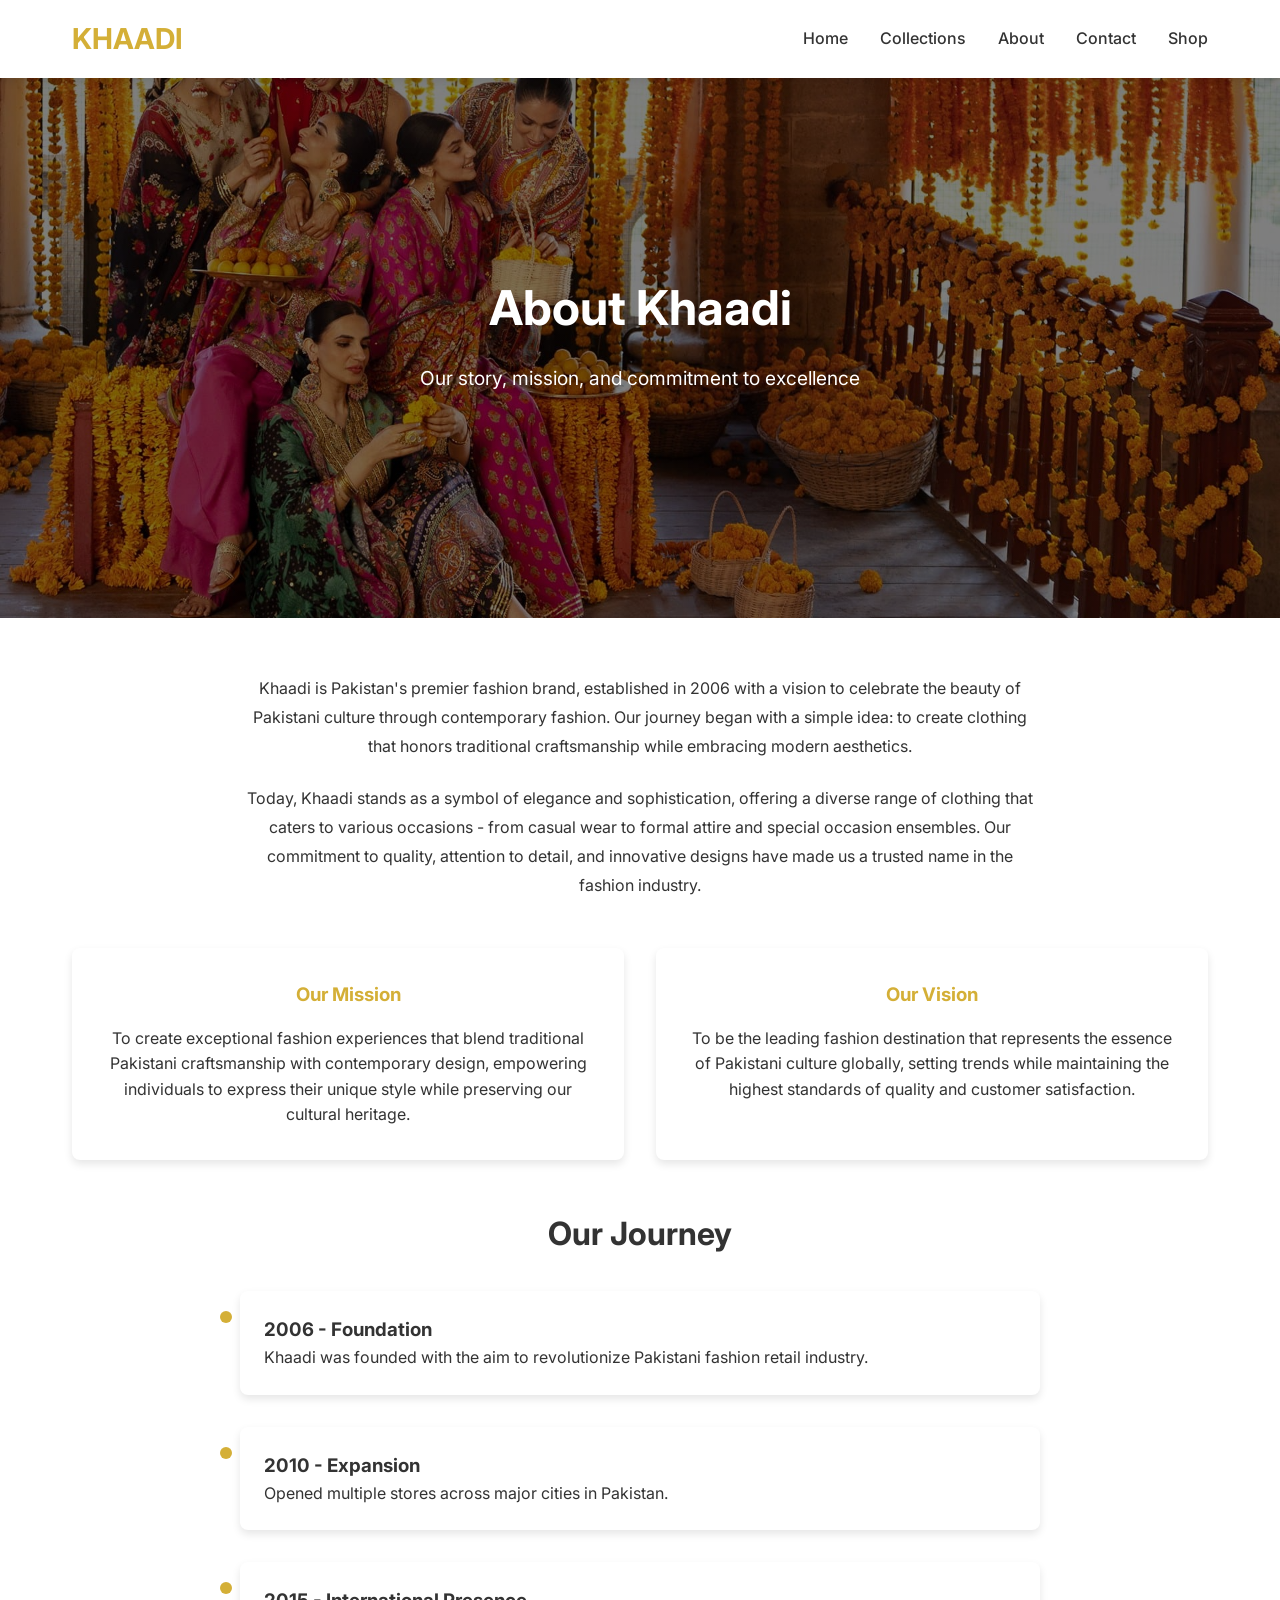
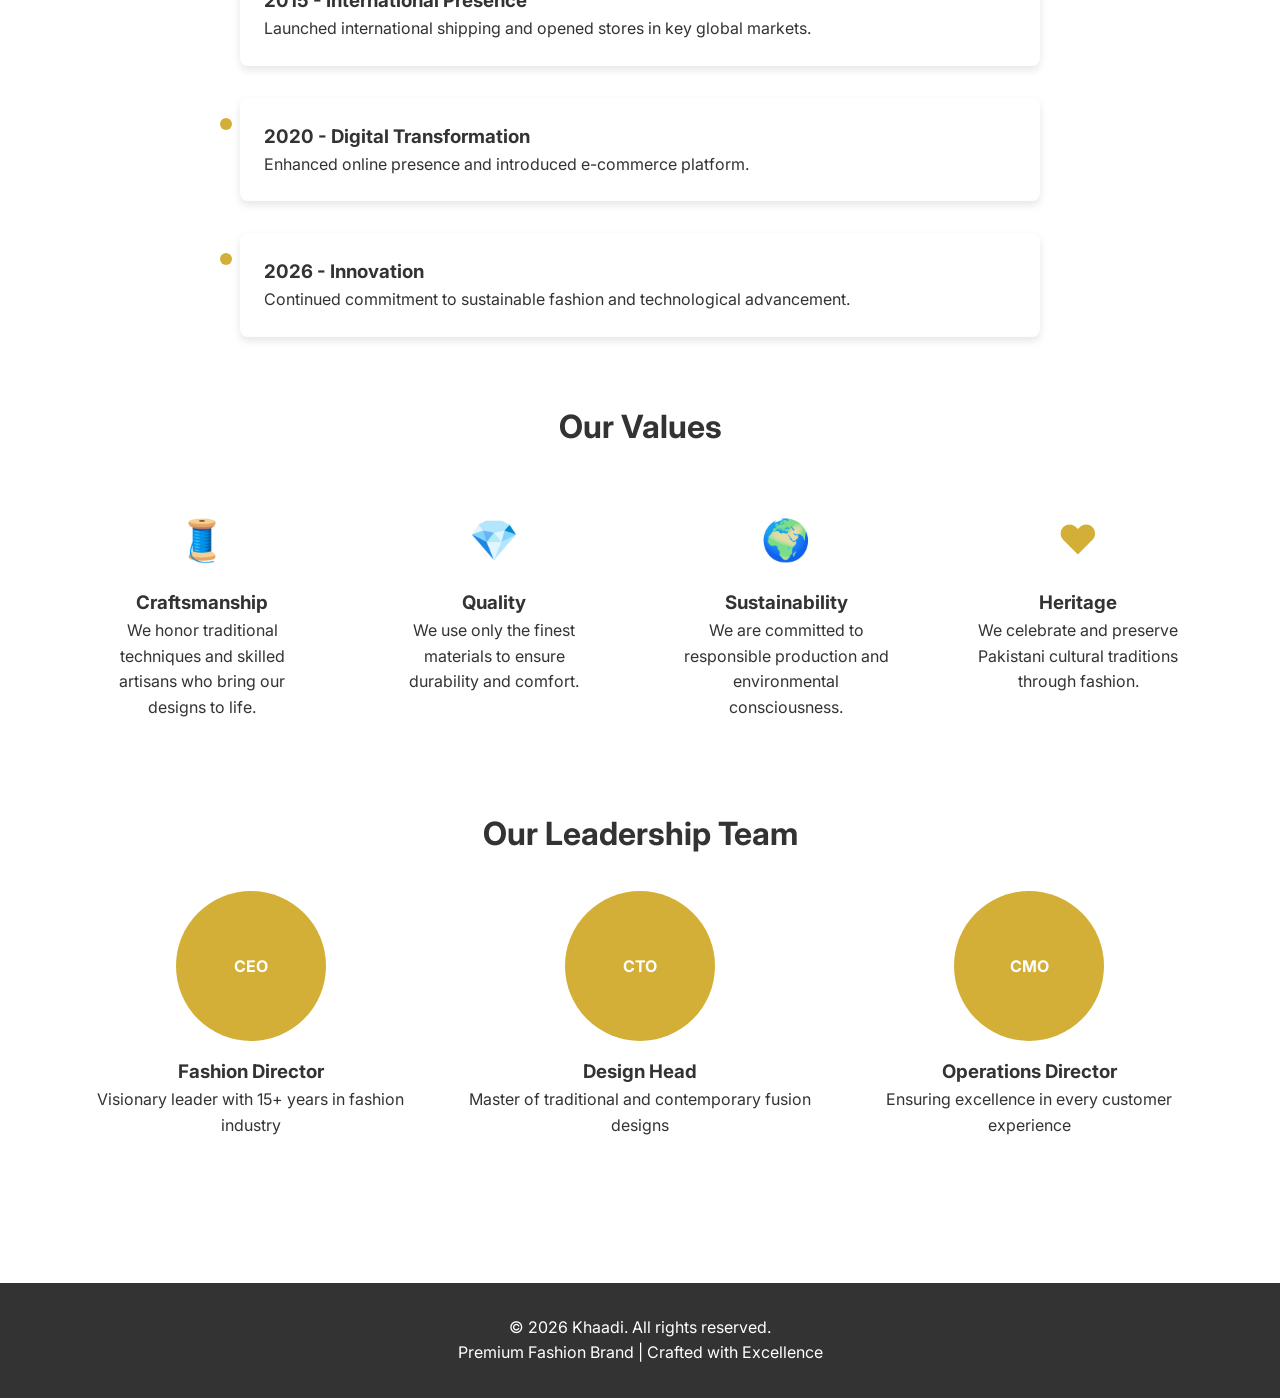
==== About.html @ 0923bc77 "Add complete e-commerce shop with product images and cart functionality - Add Shop.html with full Ad" ====
<!DOCTYPE html>
<html lang="en">
<head>
    <meta charset="UTF-8">
    <meta name="viewport" content="width=device-width, initial-scale=1.0">
    <title>Khaadi - About Us</title>

    <!-- Performance optimizations -->
    <link rel="preconnect" href="https://fonts.googleapis.com">
    <link rel="preconnect" href="https://fonts.gstatic.com" crossorigin>
    <link rel="dns-prefetch" href="//placehold.co">

    <!-- Optimized font loading with font-display: swap -->
    <link href="https://fonts.googleapis.com/css2?family=Inter:wght@300;400;500;600;700&display=swap" rel="stylesheet" media="print" onload="this.media='all'">

    <!-- Preload critical CSS -->
    <link rel="preload" href="styles.min.css" as="style" onload="this.onload=null;this.rel='stylesheet'">
    <noscript><link rel="stylesheet" href="styles.min.css"></noscript>

    <!-- PWA Meta Tags -->
    <link rel="manifest" href="manifest.json">
    <meta name="theme-color" content="#d4af37">

    <!-- Resource hints for critical resources -->
    <link rel="prefetch" href="script.min.js">

    <!-- Critical above-the-fold CSS inline -->
    <style>
        /* Critical CSS for above-the-fold content */
        *{margin:0;padding:0;box-sizing:border-box}body{font-family:'Inter',sans-serif;line-height:1.6;color:#333}header{background-color:#fff;box-shadow:0 2px 10px rgba(0,0,0,.1);position:sticky;top:0;z-index:100}nav{max-width:1200px;margin:0 auto;padding:1rem 2rem;display:flex;justify-content:space-between;align-items:center}.logo{font-size:1.8rem;font-weight:700;color:#d4af37}.nav-menu{display:flex;list-style:none;gap:2rem}.nav-menu a{text-decoration:none;color:#333;font-weight:500;transition:color .3s ease}.nav-menu a:hover{color:#d4af37}#hero{background:linear-gradient(rgba(0,0,0,.5),rgba(0,0,0,.5)),url('./images/splash-img-desktop.jpg') center/cover no-repeat;height:60vh;display:flex;flex-direction:column;justify-content:center;align-items:center;text-align:center;color:white}#hero h1{font-size:3rem;margin-bottom:1rem}#hero p{font-size:1.2rem;margin-bottom:2rem}@media (max-width:768px){nav{flex-direction:column;gap:1rem}.nav-menu{gap:1rem}#hero h1{font-size:2rem}}
        
        /* Additional styles for about page */
        .container {
            max-width: 1200px;
            margin: 0 auto;
            padding: 2rem;
        }
        
        .section-title {
            text-align: center;
            margin: 2rem 0;
            font-size: 2rem;
            color: #333;
        }
        
        .about-content {
            max-width: 800px;
            margin: 0 auto;
            line-height: 1.8;
        }
        
        .about-text {
            margin: 1.5rem 0;
            text-align: center;
        }
        
        .mission-vision {
            display: grid;
            grid-template-columns: repeat(auto-fit, minmax(300px, 1fr));
            gap: 2rem;
            margin: 3rem 0;
        }
        
        .card {
            background: white;
            padding: 2rem;
            border-radius: 8px;
            box-shadow: 0 4px 8px rgba(0,0,0,0.1);
            text-align: center;
        }
        
        .card h3 {
            color: #d4af37;
            margin-bottom: 1rem;
        }
        
        .team-section {
            margin: 4rem 0;
        }
        
        .team-grid {
            display: grid;
            grid-template-columns: repeat(auto-fit, minmax(250px, 1fr));
            gap: 2rem;
            margin-top: 2rem;
        }
        
        .team-member {
            text-align: center;
        }
        
        .member-image {
            width: 150px;
            height: 150px;
            border-radius: 50%;
            object-fit: cover;
            margin: 0 auto 1rem;
            border: 3px solid #d4af37;
        }
        
        .history-timeline {
            max-width: 800px;
            margin: 3rem auto;
            position: relative;
        }
        
        .timeline-item {
            padding: 1.5rem;
            margin: 2rem 0;
            background: white;
            border-radius: 8px;
            box-shadow: 0 4px 8px rgba(0,0,0,0.1);
            position: relative;
        }
        
        .timeline-item:before {
            content: '';
            position: absolute;
            left: -20px;
            top: 20px;
            width: 12px;
            height: 12px;
            background: #d4af37;
            border-radius: 50%;
        }
        
        .values-section {
            margin: 4rem 0;
        }
        
        .values-grid {
            display: grid;
            grid-template-columns: repeat(auto-fit, minmax(250px, 1fr));
            gap: 2rem;
        }
        
        .value-card {
            text-align: center;
            padding: 1.5rem;
        }
        
        .value-icon {
            font-size: 2.5rem;
            color: #d4af37;
            margin-bottom: 1rem;
        }
        
        footer {
            background: #333;
            color: white;
            text-align: center;
            padding: 2rem;
            margin-top: 3rem;
        }
    </style>
</head>
<body>
    <header>
        <nav>
            <div class="logo">KHAADI</div>
            <ul class="nav-menu">
                <li><a href="Home.html">Home</a></li>
                <li><a href="Collections.html">Collections</a></li>
                <li><a href="About.html">About</a></li>
                <li><a href="#contact">Contact</a></li>
                <li><a href="Shop.html">Shop</a></li>
            </ul>
        </nav>
    </header>

    <main>
        <section id="hero">
            <h1>About Khaadi</h1>
            <p>Our story, mission, and commitment to excellence</p>
        </section>

        <div class="container">
            <section class="about-content">
                <p class="about-text">
                    Khaadi is Pakistan's premier fashion brand, established in 2006 with a vision to celebrate 
                    the beauty of Pakistani culture through contemporary fashion. Our journey began with a 
                    simple idea: to create clothing that honors traditional craftsmanship while embracing 
                    modern aesthetics.
                </p>
                
                <p class="about-text">
                    Today, Khaadi stands as a symbol of elegance and sophistication, offering a diverse range 
                    of clothing that caters to various occasions - from casual wear to formal attire and 
                    special occasion ensembles. Our commitment to quality, attention to detail, and 
                    innovative designs have made us a trusted name in the fashion industry.
                </p>
            </section>

            <section class="mission-vision">
                <div class="card">
                    <h3>Our Mission</h3>
                    <p>
                        To create exceptional fashion experiences that blend traditional Pakistani 
                        craftsmanship with contemporary design, empowering individuals to express their 
                        unique style while preserving our cultural heritage.
                    </p>
                </div>
                
                <div class="card">
                    <h3>Our Vision</h3>
                    <p>
                        To be the leading fashion destination that represents the essence of Pakistani 
                        culture globally, setting trends while maintaining the highest standards of 
                        quality and customer satisfaction.
                    </p>
                </div>
            </section>

            <section class="history-timeline">
                <h2 class="section-title">Our Journey</h2>
                
                <div class="timeline-item">
                    <h3>2006 - Foundation</h3>
                    <p>Khaadi was founded with the aim to revolutionize Pakistani fashion retail industry.</p>
                </div>
                
                <div class="timeline-item">
                    <h3>2010 - Expansion</h3>
                    <p>Opened multiple stores across major cities in Pakistan.</p>
                </div>
                
                <div class="timeline-item">
                    <h3>2015 - International Presence</h3>
                    <p>Launched international shipping and opened stores in key global markets.</p>
                </div>
                
                <div class="timeline-item">
                    <h3>2020 - Digital Transformation</h3>
                    <p>Enhanced online presence and introduced e-commerce platform.</p>
                </div>
                
                <div class="timeline-item">
                    <h3>2026 - Innovation</h3>
                    <p>Continued commitment to sustainable fashion and technological advancement.</p>
                </div>
            </section>

            <section class="values-section">
                <h2 class="section-title">Our Values</h2>
                
                <div class="values-grid">
                    <div class="value-card">
                        <div class="value-icon">🧵</div>
                        <h3>Craftsmanship</h3>
                        <p>We honor traditional techniques and skilled artisans who bring our designs to life.</p>
                    </div>
                    
                    <div class="value-card">
                        <div class="value-icon">💎</div>
                        <h3>Quality</h3>
                        <p>We use only the finest materials to ensure durability and comfort.</p>
                    </div>
                    
                    <div class="value-card">
                        <div class="value-icon">🌍</div>
                        <h3>Sustainability</h3>
                        <p>We are committed to responsible production and environmental consciousness.</p>
                    </div>
                    
                    <div class="value-card">
                        <div class="value-icon">❤️</div>
                        <h3>Heritage</h3>
                        <p>We celebrate and preserve Pakistani cultural traditions through fashion.</p>
                    </div>
                </div>
            </section>

            <section class="team-section">
                <h2 class="section-title">Our Leadership Team</h2>
                
                <div class="team-grid">
                    <div class="team-member">
                        <div style="width: 150px; height: 150px; border-radius: 50%; margin: 0 auto 1rem; background: #d4af37; display: flex; align-items: center; justify-content: center; color: white; font-weight: bold;">CEO</div>
                        <h3>Fashion Director</h3>
                        <p>Visionary leader with 15+ years in fashion industry</p>
                    </div>
                    
                    <div class="team-member">
                        <div style="width: 150px; height: 150px; border-radius: 50%; margin: 0 auto 1rem; background: #d4af37; display: flex; align-items: center; justify-content: center; color: white; font-weight: bold;">CTO</div>
                        <h3>Design Head</h3>
                        <p>Master of traditional and contemporary fusion designs</p>
                    </div>
                    
                    <div class="team-member">
                        <div style="width: 150px; height: 150px; border-radius: 50%; margin: 0 auto 1rem; background: #d4af37; display: flex; align-items: center; justify-content: center; color: white; font-weight: bold;">CMO</div>
                        <h3>Operations Director</h3>
                        <p>Ensuring excellence in every customer experience</p>
                    </div>
                </div>
            </section>
        </div>
    </main>

    <footer>
        <p>&copy; 2026 Khaadi. All rights reserved.</p>
        <p>Premium Fashion Brand | Crafted with Excellence</p>
    </footer>

    <!-- Register service worker for caching -->
    <script>
        if ('serviceWorker' in navigator) {
            window.addEventListener('load', () => {
                navigator.serviceWorker.register('/sw.js')
                    .then(registration => console.log('SW registered'))
                    .catch(error => console.log('SW registration failed'));
            });
        }
    </script>

    <!-- Inline critical JavaScript for performance -->
    <script>
        // Advanced image lazy loading implementation with WebP support
        document.addEventListener('DOMContentLoaded', function() {
            const lazyElements = [].slice.call(document.querySelectorAll('.lazy-load, img[data-src]'));

            if ('IntersectionObserver' in window) {
                let lazyObserver = new IntersectionObserver(function(entries, observer) {
                    entries.forEach(function(entry) {
                        if (entry.isIntersecting) {
                            // Handle picture elements with sources
                            if (entry.target.tagName === 'PICTURE') {
                                const sources = entry.target.querySelectorAll('source[data-src]');
                                sources.forEach(source => {
                                    source.src = source.dataset.src;
                                    source.removeAttribute('data-src');
                                });

                                const img = entry.target.querySelector('img[data-src]');
                                if (img) {
                                    img.src = img.dataset.src;
                                    img.classList.add('loaded');
                                    img.removeAttribute('data-src');
                                }
                            }
                            // Handle regular images
                            else if (entry.target.tagName === 'IMG' && entry.target.hasAttribute('data-src')) {
                                entry.target.src = entry.target.dataset.src;
                                entry.target.classList.add('loaded');
                                entry.target.removeAttribute('data-src');
                            }

                            observer.unobserve(entry.target);
                        }
                    });
                });

                lazyElements.forEach(function(element) {
                    lazyObserver.observe(element);
                });
            } else {
                // Fallback for browsers that don't support IntersectionObserver
                lazyElements.forEach(function(element) {
                    if (element.tagName === 'PICTURE') {
                        const sources = element.querySelectorAll('source[data-src]');
                        sources.forEach(source => {
                            source.src = source.dataset.src;
                            source.removeAttribute('data-src');
                        });

                        const img = element.querySelector('img[data-src]');
                        if (img) {
                            img.src = img.dataset.src;
                            img.classList.add('loaded');
                            img.removeAttribute('data-src');
                        }
                    } else if (element.tagName === 'IMG' && element.hasAttribute('data-src')) {
                        const imageSrc = element.dataset.src;
                        if (!imageSrc) return;

                        const img = new Image();
                        img.onload = function() {
                            element.src = imageSrc;
                            element.classList.add('loaded');
                        };
                        img.src = imageSrc;
                    }
                });
            }
        });

        // Optimize font loading completion
        if ('fonts' in document) {
            document.fonts.ready.then(() => {
                // All fonts loaded, do something if needed
            });
        }
    </script>

    <!-- Async loading of non-critical JavaScript -->
    <script src="script.min.js" defer async></script>
    <script src="performance-monitoring.js" defer async></script>
</body>
</html>
---- styles.min.css ----
*{margin:0;padding:0;box-sizing:border-box}body{font-family:'Inter',sans-serif;line-height:1.6;color:#333}header{background-color:#fff;box-shadow:0 2px 10px rgba(0,0,0,.1);position:sticky;top:0;z-index:100}nav{max-width:1200px;margin:0 auto;padding:1rem 2rem;display:flex;justify-content:space-between;align-items:center}.logo{font-size:1.8rem;font-weight:700;color:#d4af37}.nav-menu{display:flex;list-style:none;gap:2rem}.nav-menu a{text-decoration:none;color:#333;font-weight:500;transition:color .3s ease}.nav-menu a:hover{color:#d4af37}#hero{background:linear-gradient(rgba(0,0,0,.5),rgba(0,0,0,.5)),url('https://placehold.co/1200x600/cccccc/96a2b4?text=Hero+Image') center/cover no-repeat;height:80vh;display:flex;flex-direction:column;justify-content:center;align-items:center;text-align:center;color:white}#hero h1{font-size:3rem;margin-bottom:1rem}#hero p{font-size:1.2rem;margin-bottom:2rem}#products{max-width:1200px;margin:4rem auto;padding:0 2rem}#products h2{text-align:center;margin-bottom:2rem;font-size:2rem}.product-grid{display:grid;grid-template-columns:repeat(auto-fill,minmax(250px,1fr));gap:2rem}.product-card{text-align:center;padding:1rem;border-radius:8px;transition:transform .3s ease,box-shadow .3s ease}.product-card:hover{transform:translateY(-5px);box-shadow:0 10px 20px rgba(0,0,0,.1)}.product-card img{width:100%;height:300px;object-fit:cover;border-radius:8px;margin-bottom:1rem}#about-section{max-width:1200px;margin:4rem auto;padding:0 2rem;text-align:center}footer{background-color:#333;color:white;text-align:center;padding:2rem;margin-top:4rem}.lazy-load[data-src]{opacity:0;transition:opacity .3s}.lazy-load.loaded{opacity:1}@media (max-width:768px){nav{flex-direction:column;gap:1rem}.nav-menu{gap:1rem}#hero h1{font-size:2rem}.product-grid{grid-template-columns:repeat(auto-fill,minmax(200px,1fr));gap:1rem}}
---- styles.min.css ----
*{margin:0;padding:0;box-sizing:border-box}body{font-family:'Inter',sans-serif;line-height:1.6;color:#333}header{background-color:#fff;box-shadow:0 2px 10px rgba(0,0,0,.1);position:sticky;top:0;z-index:100}nav{max-width:1200px;margin:0 auto;padding:1rem 2rem;display:flex;justify-content:space-between;align-items:center}.logo{font-size:1.8rem;font-weight:700;color:#d4af37}.nav-menu{display:flex;list-style:none;gap:2rem}.nav-menu a{text-decoration:none;color:#333;font-weight:500;transition:color .3s ease}.nav-menu a:hover{color:#d4af37}#hero{background:linear-gradient(rgba(0,0,0,.5),rgba(0,0,0,.5)),url('https://placehold.co/1200x600/cccccc/96a2b4?text=Hero+Image') center/cover no-repeat;height:80vh;display:flex;flex-direction:column;justify-content:center;align-items:center;text-align:center;color:white}#hero h1{font-size:3rem;margin-bottom:1rem}#hero p{font-size:1.2rem;margin-bottom:2rem}#products{max-width:1200px;margin:4rem auto;padding:0 2rem}#products h2{text-align:center;margin-bottom:2rem;font-size:2rem}.product-grid{display:grid;grid-template-columns:repeat(auto-fill,minmax(250px,1fr));gap:2rem}.product-card{text-align:center;padding:1rem;border-radius:8px;transition:transform .3s ease,box-shadow .3s ease}.product-card:hover{transform:translateY(-5px);box-shadow:0 10px 20px rgba(0,0,0,.1)}.product-card img{width:100%;height:300px;object-fit:cover;border-radius:8px;margin-bottom:1rem}#about-section{max-width:1200px;margin:4rem auto;padding:0 2rem;text-align:center}footer{background-color:#333;color:white;text-align:center;padding:2rem;margin-top:4rem}.lazy-load[data-src]{opacity:0;transition:opacity .3s}.lazy-load.loaded{opacity:1}@media (max-width:768px){nav{flex-direction:column;gap:1rem}.nav-menu{gap:1rem}#hero h1{font-size:2rem}.product-grid{grid-template-columns:repeat(auto-fill,minmax(200px,1fr));gap:1rem}}
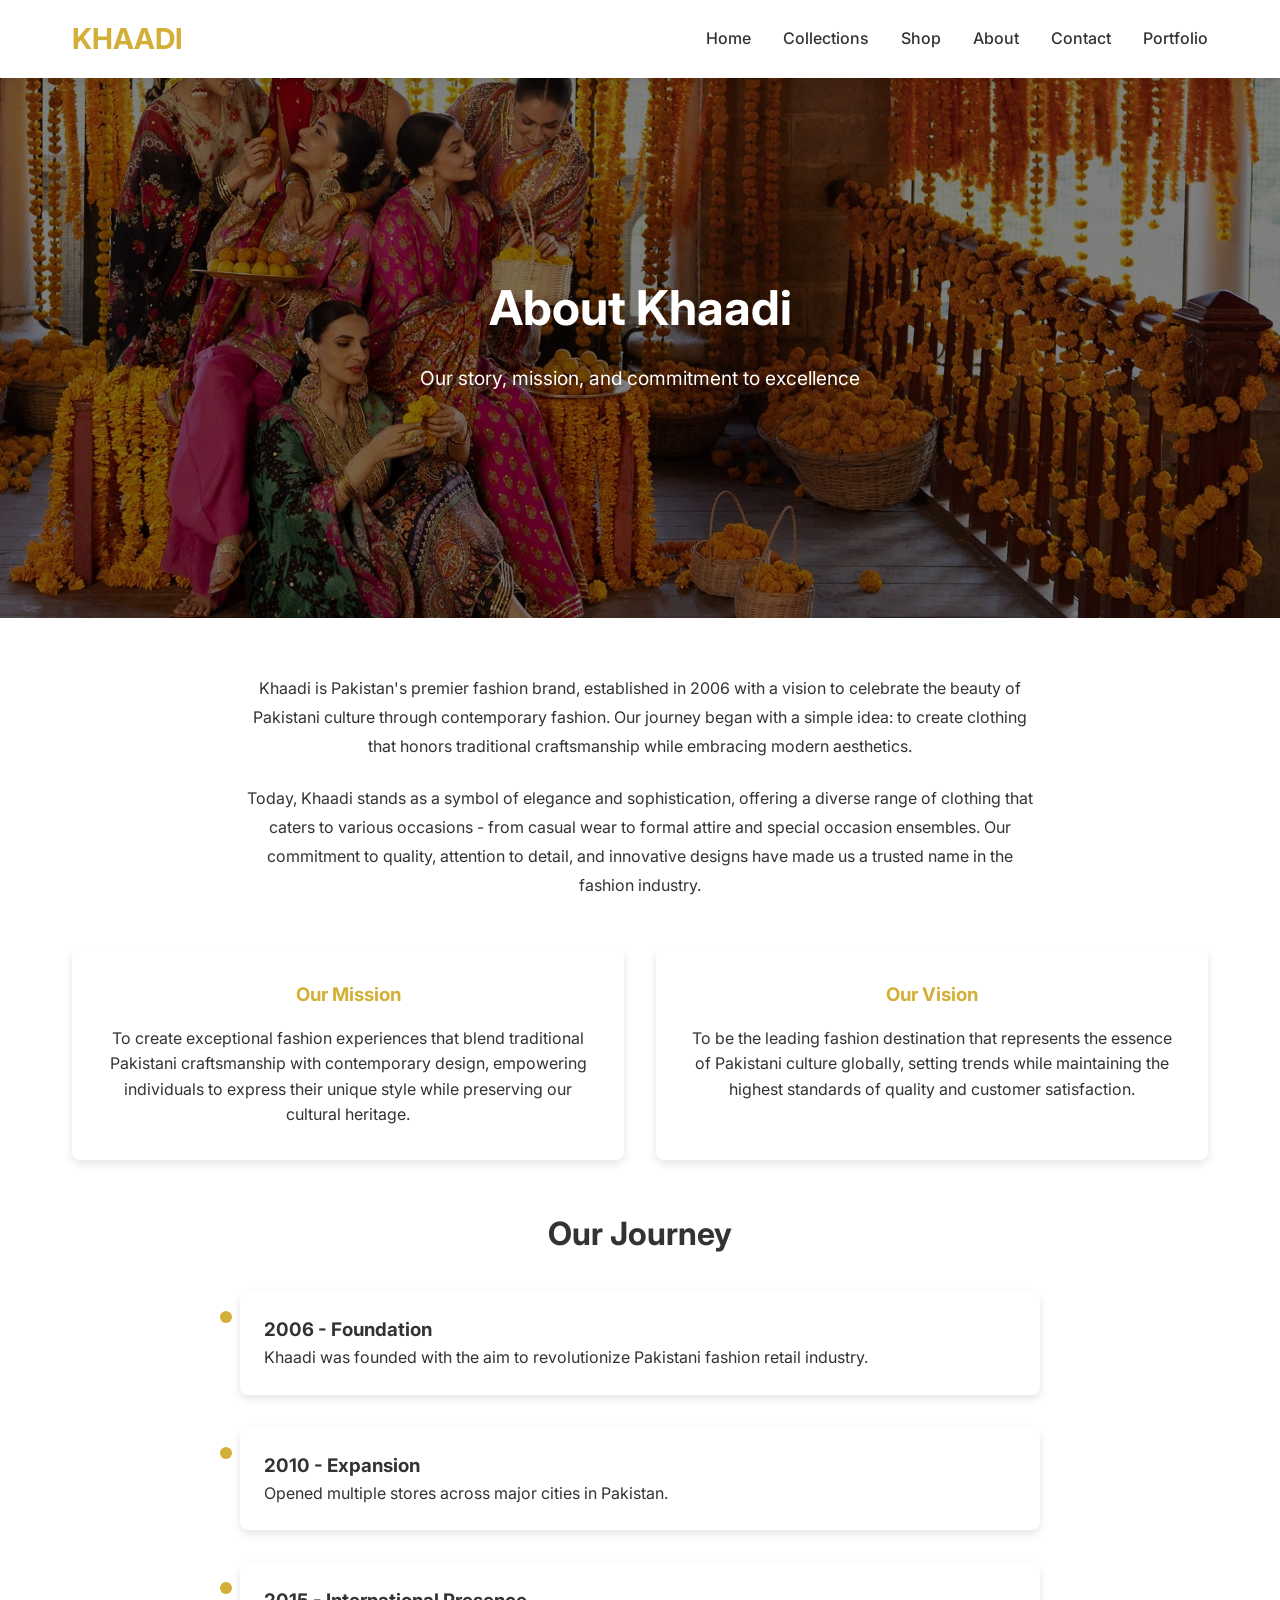
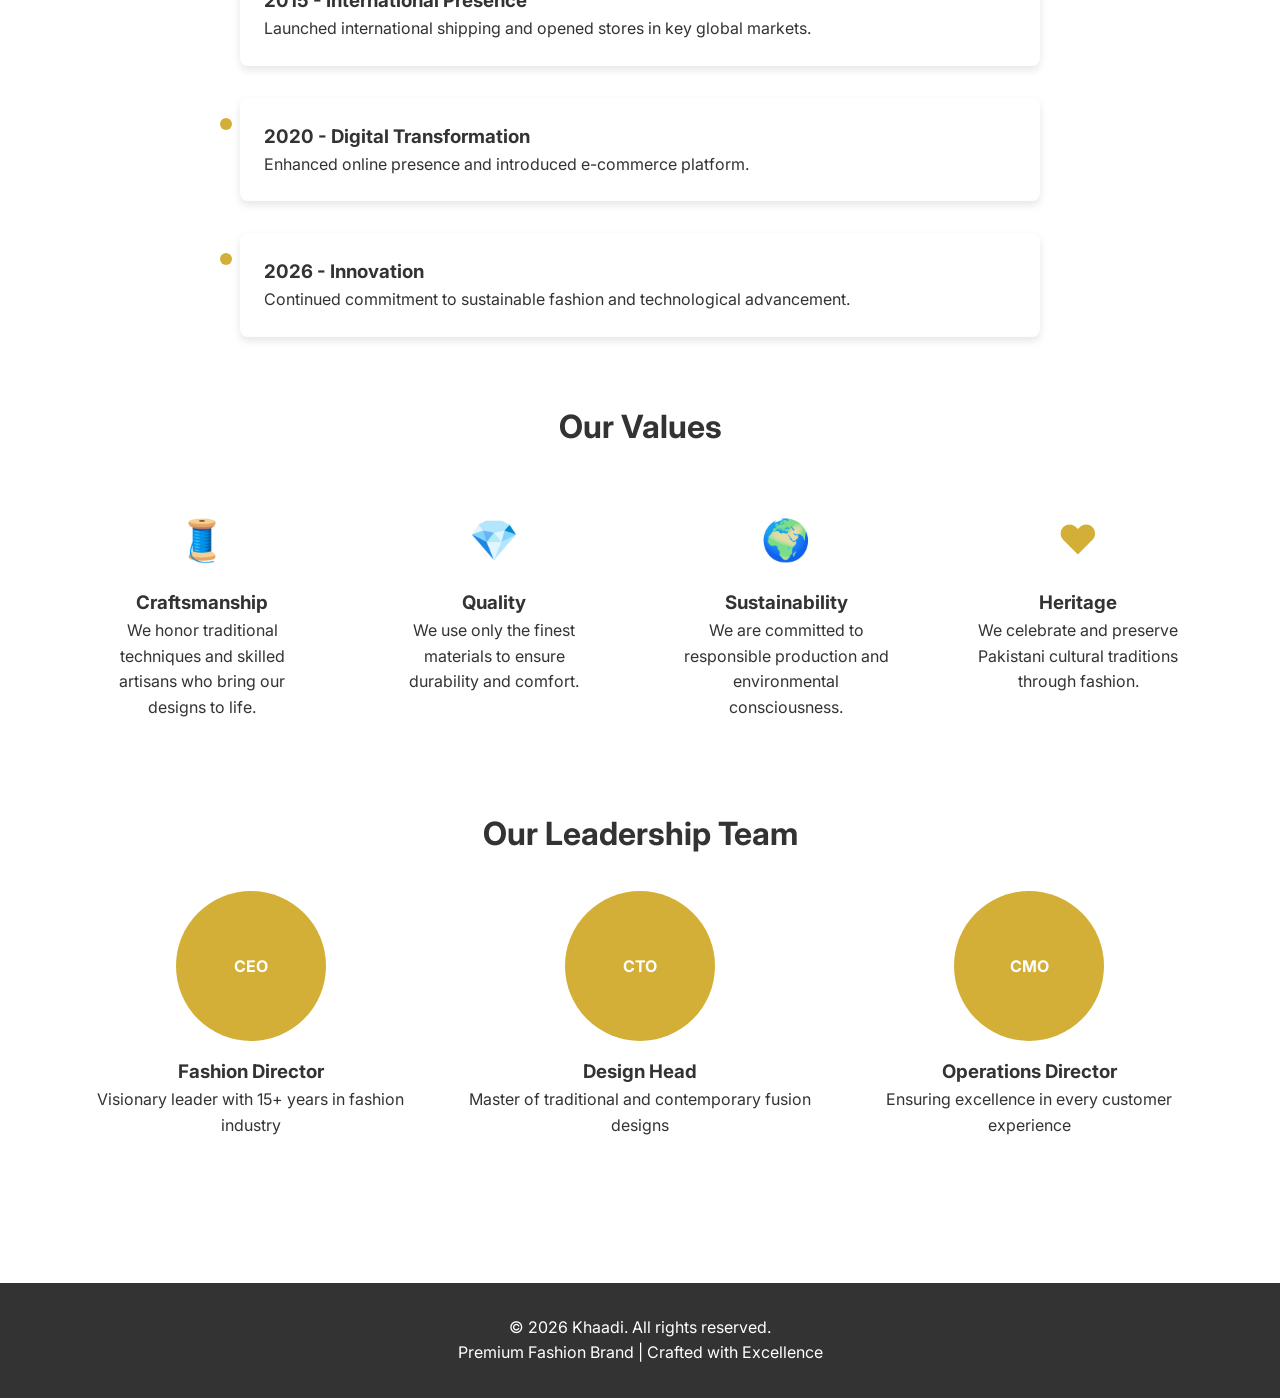
==== commit 6e19dd96: "Add Portfolio page with 70+ live project links - Created Portfolio.html showcasing all projects - Ad" ====
--- a/About.html
+++ b/About.html
@@ -161,9 +161,10 @@
             <ul class="nav-menu">
                 <li><a href="Home.html">Home</a></li>
                 <li><a href="Collections.html">Collections</a></li>
+                <li><a href="Shop.html">Shop</a></li>
                 <li><a href="About.html">About</a></li>
-                <li><a href="#contact">Contact</a></li>
-                <li><a href="Shop.html">Shop</a></li>
+                <li><a href="Contact.html">Contact</a></li>
+                <li><a href="Portfolio.html">Portfolio</a></li>
             </ul>
         </nav>
     </header>
